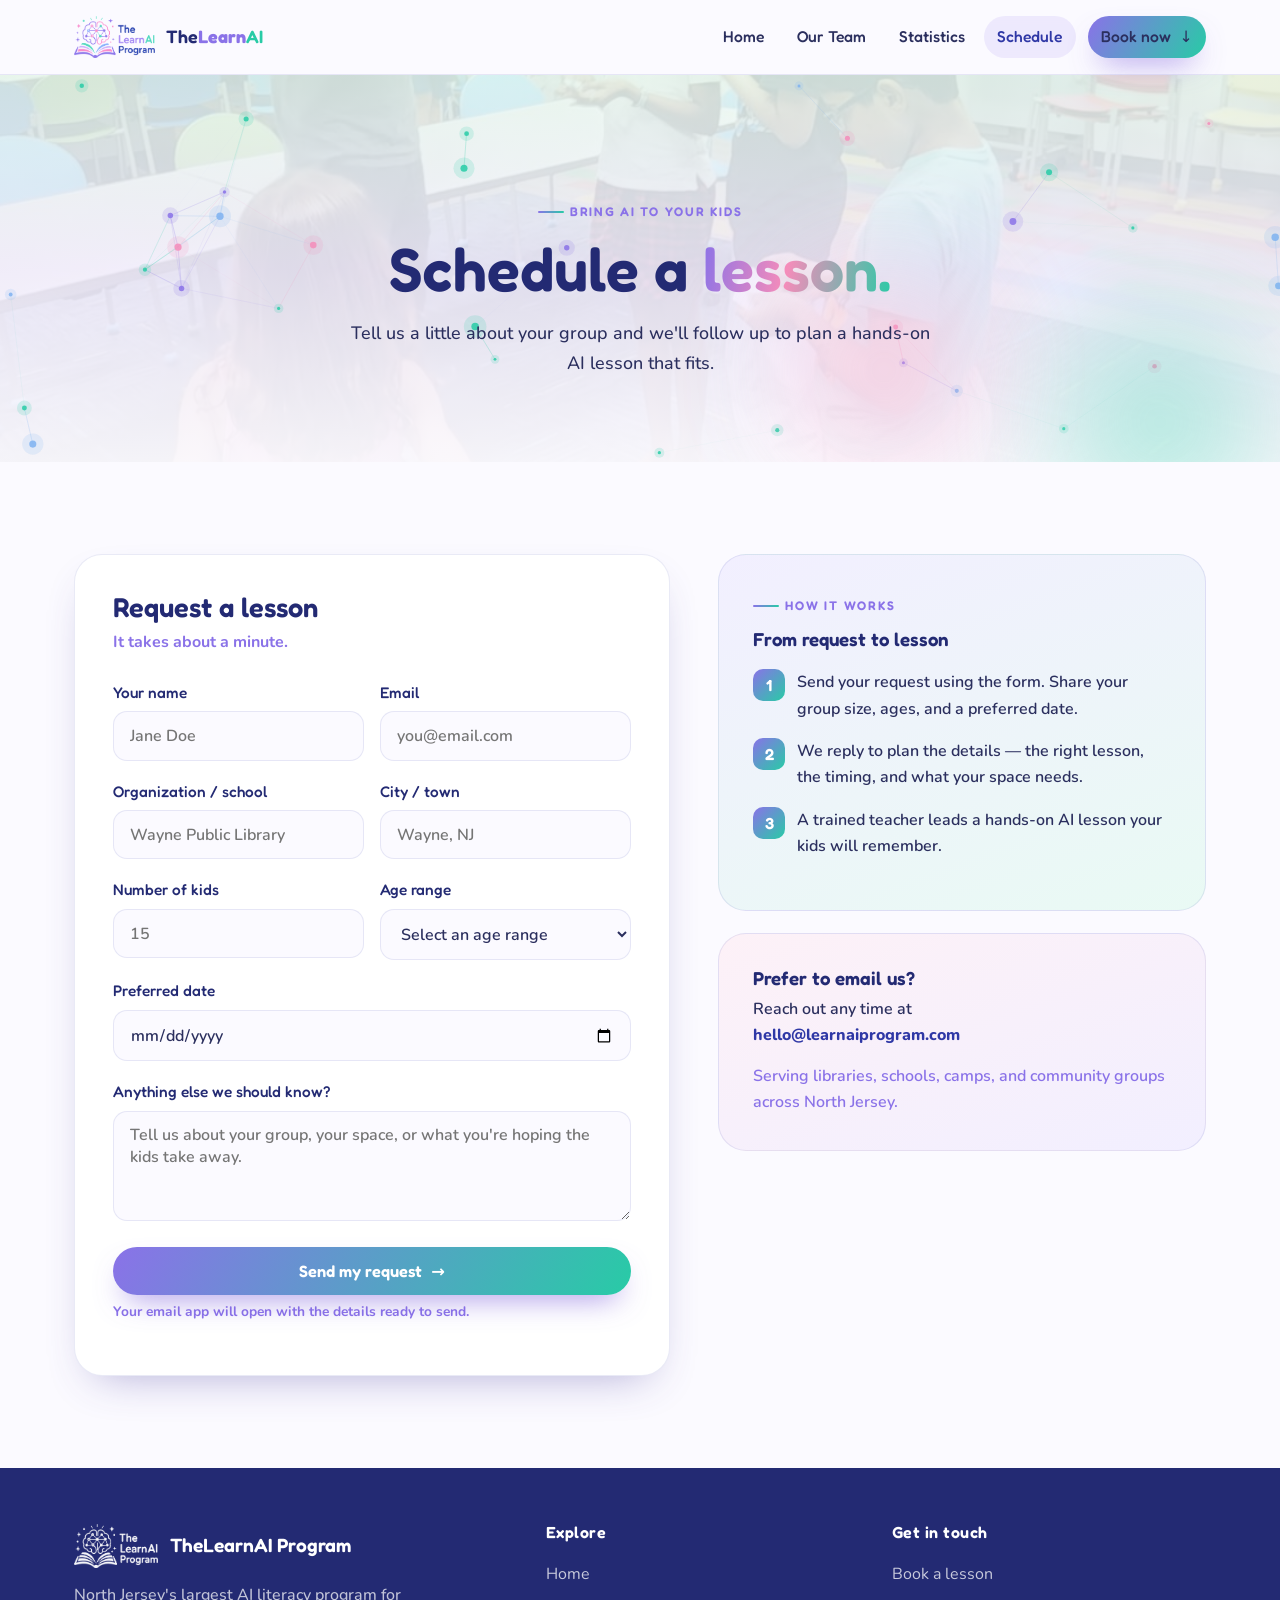
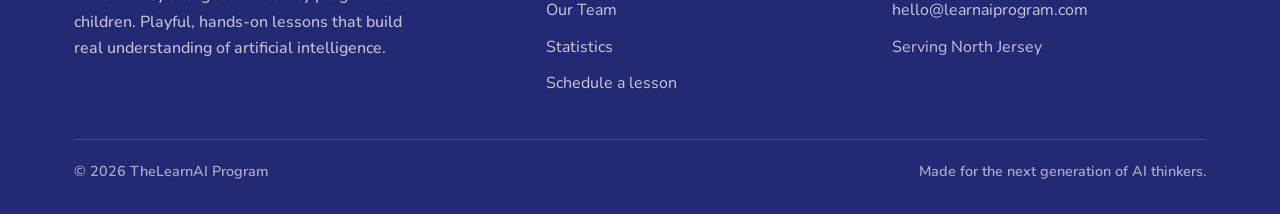
==== schedule.html @ f3fe129d "Add files via upload" ====
<!DOCTYPE html>
<html lang="en">
<head>
<meta charset="UTF-8">
<meta name="viewport" content="width=device-width, initial-scale=1.0">
<title>Schedule a Lesson — TheLearnAI Program</title>
<meta name="description" content="Request an AI literacy lesson for your library, school, camp, or community group in North Jersey.">
<link rel="icon" type="image/png" href="images/favicon.png">
<link rel="preconnect" href="https://fonts.googleapis.com">
<link rel="preconnect" href="https://fonts.gstatic.com" crossorigin>
<link href="https://fonts.googleapis.com/css2?family=Fredoka:wght@400;500;600;700&family=Nunito:wght@500;600;700;800&display=swap" rel="stylesheet">
<link rel="stylesheet" href="styles.css">
</head>
<body>

<!-- NAV -->
<header class="nav">
  <div class="wrap nav__inner">
    <a class="nav__brand" href="index.html">
      <img src="images/logo.png" alt="TheLearnAI Program logo">
      <span>The<b>Learn</b><i>AI</i></span>
    </a>
    <button class="nav__toggle" aria-label="Open menu"><span></span></button>
    <nav class="nav__links">
      <a href="index.html">Home</a>
      <a href="staff.html">Our Team</a>
      <a href="index.html#statistics">Statistics</a>
      <a href="schedule.html" class="active">Schedule</a>
      <span class="nav__cta"><a class="btn btn--sm" href="#book">Book now <span class="arrow">↓</span></a></span>
    </nav>
  </div>
</header>

<!-- TITLEHEAD -->
<section class="head" data-sparkles="9" style="padding:120px 0 84px">
  <div class="head__photo" style="background-image:url('images/teach-group.jpg')"></div>
  <div class="head__wash" style="background:linear-gradient(180deg,rgba(233,250,244,.86),rgba(242,239,255,.9) 50%,rgba(251,250,255,.97))"></div>
  <canvas class="constellation"></canvas>
  <span class="blob b2"></span><span class="blob b3"></span>
  <div class="wrap" style="text-align:center;position:relative">
    <span class="eyebrow" style="justify-content:center">Bring AI to your kids</span>
    <h1 style="font-size:clamp(2.4rem,5vw,3.8rem);margin-top:14px">Schedule a <span class="grad">lesson.</span></h1>
    <p style="max-width:54ch;margin:16px auto 0;font-size:1.12rem;font-weight:500;color:var(--ink)">Tell us a little about your group and we'll follow up to plan a hands-on AI lesson that fits.</p>
  </div>
</section>

<!-- BOOKING -->
<section class="pad" id="book">
  <div class="wrap form-wrap">
    <!-- FORM -->
    <div class="form-card reveal">
      <h2 style="font-size:1.7rem;margin-bottom:6px">Request a lesson</h2>
      <p style="margin:0 0 24px;color:var(--purple);font-weight:700">It takes about a minute.</p>
      <form id="scheduleForm" novalidate>
        <div class="row2">
          <div class="field">
            <label for="name">Your name</label>
            <input id="name" name="name" type="text" placeholder="Jane Doe" required>
          </div>
          <div class="field">
            <label for="email">Email</label>
            <input id="email" name="email" type="email" placeholder="you@email.com" required>
          </div>
        </div>
        <div class="row2">
          <div class="field">
            <label for="org">Organization / school</label>
            <input id="org" name="org" type="text" placeholder="Wayne Public Library">
          </div>
          <div class="field">
            <label for="city">City / town</label>
            <input id="city" name="city" type="text" placeholder="Wayne, NJ">
          </div>
        </div>
        <div class="row2">
          <div class="field">
            <label for="kids">Number of kids</label>
            <input id="kids" name="kids" type="number" min="1" placeholder="15">
          </div>
          <div class="field">
            <label for="ages">Age range</label>
            <select id="ages" name="ages">
              <option value="">Select an age range</option>
              <option>5–7 years</option>
              <option>8–10 years</option>
              <option>11–13 years</option>
              <option>14+ years</option>
              <option>Mixed ages</option>
            </select>
          </div>
        </div>
        <div class="field">
          <label for="date">Preferred date</label>
          <input id="date" name="date" type="date">
        </div>
        <div class="field">
          <label for="msg">Anything else we should know?</label>
          <textarea id="msg" name="msg" placeholder="Tell us about your group, your space, or what you're hoping the kids take away."></textarea>
        </div>
        <button class="btn" type="submit" style="width:100%;justify-content:center">Send my request <span class="arrow">→</span></button>
        <p class="form-note" id="formNote">Your email app will open with the details ready to send.</p>
      </form>
    </div>

    <!-- ASIDE -->
    <div class="reveal d1">
      <div class="aside-card">
        <span class="eyebrow">How it works</span>
        <h3 style="margin-top:12px">From request to lesson</h3>
        <ul class="aside-list">
          <li><span class="n">1</span><span>Send your request using the form. Share your group size, ages, and a preferred date.</span></li>
          <li><span class="n">2</span><span>We reply to plan the details — the right lesson, the timing, and what your space needs.</span></li>
          <li><span class="n">3</span><span>A trained teacher leads a hands-on AI lesson your kids will remember.</span></li>
        </ul>
      </div>
      <div class="aside-card" style="margin-top:22px;background:linear-gradient(160deg,var(--bg-pink),var(--bg-lav))">
        <h3>Prefer to email us?</h3>
        <p style="margin:8px 0 0;font-weight:600">Reach out any time at<br><a href="mailto:hello@learnaiprogram.com" style="color:var(--indigo);font-weight:800">hello@learnaiprogram.com</a></p>
        <p style="margin:14px 0 0;font-weight:600;color:var(--purple)">Serving libraries, schools, camps, and community groups across North Jersey.</p>
      </div>
    </div>
  </div>
</section>

<!-- FOOTER -->
<footer class="footer">
  <div class="wrap">
    <div class="footer__grid">
      <div>
        <div class="footer__brand"><img src="images/logo.png" alt=""> TheLearnAI Program</div>
        <p>North Jersey's largest AI literacy program for children. Playful, hands-on lessons that build real understanding of artificial intelligence.</p>
      </div>
      <div>
        <h4>Explore</h4>
        <a href="index.html">Home</a>
        <a href="staff.html">Our Team</a>
        <a href="index.html#statistics">Statistics</a>
        <a href="schedule.html">Schedule a lesson</a>
      </div>
      <div>
        <h4>Get in touch</h4>
        <a href="schedule.html">Book a lesson</a>
        <a href="mailto:hello@learnaiprogram.com">hello@learnaiprogram.com</a>
        <span style="color:rgba(255,255,255,.72);display:block;padding:5px 0">Serving North Jersey</span>
      </div>
    </div>
    <div class="footer__bottom">
      <span>© <span id="yr"></span> TheLearnAI Program</span>
      <span>Made for the next generation of AI thinkers.</span>
    </div>
  </div>
</footer>

<script src="main.js"></script>
<script>
document.getElementById('yr').textContent=new Date().getFullYear();
// Build a mailto with all the details — works with no backend on GitHub Pages.
const form=document.getElementById('scheduleForm');
form.addEventListener('submit',function(e){
  e.preventDefault();
  const g=id=>document.getElementById(id).value.trim();
  if(!g('name')||!g('email')){document.getElementById('formNote').textContent='Please add your name and email first.';return;}
  const lines=[
    'New lesson request from learnaiprogram.com','',
    'Name: '+g('name'),
    'Email: '+g('email'),
    'Organization / school: '+(g('org')||'—'),
    'City / town: '+(g('city')||'—'),
    'Number of kids: '+(g('kids')||'—'),
    'Age range: '+(g('ages')||'—'),
    'Preferred date: '+(g('date')||'—'),'',
    'Notes:',(g('msg')||'—')
  ];
  const subject=encodeURIComponent('Lesson request — '+g('name'));
  const body=encodeURIComponent(lines.join('\n'));
  window.location.href='mailto:hello@learnaiprogram.com?subject='+subject+'&body='+body;
  document.getElementById('formNote').textContent='Opening your email app… if nothing happens, email hello@learnaiprogram.com directly.';
});
</script>
</body>
</html>
---- styles.css ----
/* ============================================================
   TheLearnAI Program — shared styles
   Palette sampled directly from the program logo
   ============================================================ */

:root{
  /* Core palette (from logo) */
  --indigo:#2f38a6;        /* "The" / "Program" royal blue */
  --indigo-deep:#232a73;
  --ink:#2b2f5e;           /* body text, soft deep indigo */
  --purple:#8a72e8;        /* "Learn" */
  --purple-2:#a794f2;
  --teal:#28cba6;          /* "AI" */
  --teal-2:#5fdcbf;
  --pink:#f58cba;
  --pink-2:#f9a9cd;
  --blue:#7fb2f0;

  /* Surfaces */
  --bg:#fbfaff;
  --bg-lav:#f2efff;
  --bg-mint:#e9faf4;
  --bg-pink:#fdf1f7;
  --card:#ffffff;
  --line:rgba(47,56,166,.10);

  /* Type */
  --display:"Fredoka", system-ui, sans-serif;
  --body:"Nunito", system-ui, sans-serif;

  /* Motion + shape */
  --r-lg:28px;
  --r-md:20px;
  --r-sm:14px;
  --shadow-soft:0 18px 45px -22px rgba(64,54,150,.45);
  --shadow-lift:0 30px 60px -26px rgba(64,54,150,.55);
  --maxw:1180px;
  --ease:cubic-bezier(.22,.61,.36,1);
}

*{box-sizing:border-box}
html{scroll-behavior:smooth}
body{
  margin:0;
  font-family:var(--body);
  color:var(--ink);
  background:var(--bg);
  line-height:1.65;
  -webkit-font-smoothing:antialiased;
  overflow-x:hidden;
}
img{max-width:100%;display:block}
a{color:inherit;text-decoration:none}
h1,h2,h3,h4{font-family:var(--display);font-weight:600;line-height:1.1;color:var(--indigo-deep);margin:0}

.wrap{width:100%;max-width:var(--maxw);margin:0 auto;padding:0 24px}
.eyebrow{
  font-family:var(--display);font-weight:600;letter-spacing:.14em;
  text-transform:uppercase;font-size:.78rem;color:var(--purple);
  display:inline-flex;align-items:center;gap:.5em;
}
.eyebrow::before{content:"";width:26px;height:2px;border-radius:2px;
  background:linear-gradient(90deg,var(--purple),var(--teal))}

/* gradient text helper */
.grad{
  background:linear-gradient(100deg,var(--purple) 0%,var(--pink) 45%,var(--teal) 100%);
  -webkit-background-clip:text;background-clip:text;color:transparent;
}

/* ---------- Buttons ---------- */
.btn{
  --bg1:var(--purple);--bg2:var(--teal);
  display:inline-flex;align-items:center;gap:.55em;
  font-family:var(--display);font-weight:600;font-size:1.02rem;
  padding:.85em 1.5em;border-radius:999px;border:0;cursor:pointer;
  color:#fff;background:linear-gradient(120deg,var(--bg1),var(--bg2));
  box-shadow:0 14px 30px -12px rgba(120,90,220,.7);
  transition:transform .3s var(--ease),box-shadow .3s var(--ease),filter .3s var(--ease);
  position:relative;white-space:nowrap;
}
.btn:hover{transform:translateY(-3px) scale(1.02);box-shadow:0 22px 40px -14px rgba(120,90,220,.75);filter:saturate(1.08)}
.btn:active{transform:translateY(-1px) scale(.99)}
.btn .arrow{transition:transform .3s var(--ease)}
.btn:hover .arrow{transform:translateX(4px)}
.btn--ghost{
  background:#fff;color:var(--indigo);
  box-shadow:inset 0 0 0 2px rgba(47,56,166,.16),0 12px 26px -16px rgba(64,54,150,.5);
}
.btn--ghost:hover{box-shadow:inset 0 0 0 2px rgba(47,56,166,.32),0 18px 32px -16px rgba(64,54,150,.55)}
.btn--pink{--bg1:var(--pink);--bg2:var(--purple-2)}
.btn--sm{font-size:.92rem;padding:.6em 1.1em}

/* ---------- Nav ---------- */
.nav{
  position:sticky;top:0;z-index:60;
  backdrop-filter:blur(14px);
  background:rgba(251,250,255,.72);
  border-bottom:1px solid var(--line);
  transition:box-shadow .3s var(--ease),background .3s var(--ease);
}
.nav.scrolled{box-shadow:0 10px 30px -20px rgba(64,54,150,.5);background:rgba(251,250,255,.9)}
.nav__inner{display:flex;align-items:center;gap:18px;height:74px}
.nav__brand{display:flex;align-items:center;gap:11px;font-family:var(--display);font-weight:600;color:var(--indigo-deep);font-size:1.12rem}
.nav__brand img{height:42px;width:auto}
.nav__brand b{color:var(--purple)}
.nav__brand i{color:var(--teal);font-style:normal}
.nav__links{display:flex;align-items:center;gap:6px;margin-left:auto}
.nav__links a{
  font-family:var(--display);font-weight:500;font-size:.98rem;color:var(--ink);
  padding:.5em .85em;border-radius:999px;transition:color .25s,background .25s;
}
.nav__links a:hover,.nav__links a.active{color:var(--indigo);background:rgba(138,114,232,.12)}
.nav__cta{margin-left:6px}
.nav__toggle{display:none;margin-left:auto;background:#fff;border:1px solid var(--line);
  width:46px;height:46px;border-radius:14px;cursor:pointer;align-items:center;justify-content:center}
.nav__toggle span{display:block;width:20px;height:2px;background:var(--indigo);position:relative}
.nav__toggle span::before,.nav__toggle span::after{content:"";position:absolute;left:0;width:20px;height:2px;background:var(--indigo)}
.nav__toggle span::before{top:-6px}.nav__toggle span::after{top:6px}

/* ---------- Titlehead (hero header w/ faded photo + constellation) ---------- */
.head{position:relative;isolation:isolate;overflow:hidden}
.head__photo{position:absolute;inset:0;z-index:-3;background-size:cover;background-position:center;
  transform:scale(1.06);filter:saturate(1.02)}
.head__wash{position:absolute;inset:0;z-index:-2}
.head canvas.constellation{position:absolute;inset:0;z-index:-1;width:100%;height:100%}

/* soft drifting gradient blobs */
.blob{position:absolute;border-radius:50%;filter:blur(48px);opacity:.55;z-index:-1;pointer-events:none;
  animation:drift 22s ease-in-out infinite}
.blob.b1{width:360px;height:360px;background:radial-gradient(circle,var(--purple-2),transparent 68%);top:-90px;left:-60px}
.blob.b2{width:320px;height:320px;background:radial-gradient(circle,var(--teal-2),transparent 68%);bottom:-120px;right:-40px;animation-delay:-7s}
.blob.b3{width:280px;height:280px;background:radial-gradient(circle,var(--pink-2),transparent 68%);top:40%;right:20%;animation-delay:-13s}
@keyframes drift{0%,100%{transform:translate(0,0) scale(1)}33%{transform:translate(30px,-24px) scale(1.08)}66%{transform:translate(-24px,20px) scale(.95)}}

/* sparkles (echo the logo) */
.spark{position:absolute;z-index:0;color:var(--purple);opacity:.0;animation:twinkle 3.4s ease-in-out infinite;pointer-events:none}
@keyframes twinkle{0%,100%{opacity:0;transform:scale(.4) rotate(0deg)}50%{opacity:.9;transform:scale(1) rotate(12deg)}}

/* ---------- Home hero ---------- */
.hero{min-height:clamp(560px,88vh,820px);display:flex;align-items:center;padding:96px 0 84px}
.hero__grid{display:grid;grid-template-columns:1.05fr .95fr;gap:48px;align-items:center;width:100%}
.hero__logo{height:64px;width:auto;margin-bottom:20px;filter:drop-shadow(0 12px 24px rgba(120,90,220,.28))}
.hero h1{font-size:clamp(2.5rem,5.4vw,4.3rem);letter-spacing:-.01em}
.hero p.lead{font-size:clamp(1.06rem,1.7vw,1.28rem);max-width:34ch;margin:18px 0 30px;color:var(--ink);font-weight:500}
.hero__cta{display:flex;gap:14px;flex-wrap:wrap}
.hero__badges{display:flex;gap:22px;margin-top:34px;flex-wrap:wrap}
.hero__badges .b{display:flex;flex-direction:column;line-height:1.05}
.hero__badges .b b{font-family:var(--display);font-size:1.7rem;color:var(--indigo)}
.hero__badges .b span{font-size:.82rem;color:var(--purple);font-weight:700}

/* floating brain card on the right of hero */
.hero__art{position:relative;display:flex;justify-content:center}
.hero__card{
  position:relative;background:#fff;border-radius:var(--r-lg);padding:24px;
  box-shadow:var(--shadow-lift);border:1px solid var(--line);animation:float 6s ease-in-out infinite;
  max-width:440px;width:100%;
}
.hero__card img{border-radius:20px;width:100%;height:auto}
.hero__card .cap{display:flex;align-items:center;gap:10px;margin-top:14px}
.hero__card .dot{width:10px;height:10px;border-radius:50%;background:var(--teal);box-shadow:0 0 0 4px rgba(40,203,166,.18)}
.hero__card .cap span{font-family:var(--display);font-weight:500;color:var(--indigo-deep);font-size:.95rem}
.hero__pill{position:absolute;background:#fff;border-radius:16px;padding:10px 14px;box-shadow:var(--shadow-soft);
  font-family:var(--display);font-weight:600;font-size:.9rem;display:flex;align-items:center;gap:8px;border:1px solid var(--line)}
.hero__pill.p1{top:-18px;left:-22px;color:var(--purple);animation:float 5s ease-in-out infinite}
.hero__pill.p2{bottom:26px;right:-26px;color:var(--teal);animation:float 5.6s ease-in-out infinite .6s}
.hero__pill .e{font-size:1.1rem}
@keyframes float{0%,100%{transform:translateY(0)}50%{transform:translateY(-12px)}}

/* ---------- Sections ---------- */
section{position:relative}
.pad{padding:92px 0}
.pad-sm{padding:64px 0}
.section-head{max-width:720px;margin-bottom:46px}
.section-head h2{font-size:clamp(1.9rem,3.6vw,2.9rem);margin-top:14px}
.section-head p{font-size:1.08rem;color:var(--ink);margin-top:14px;font-weight:500}
.center{text-align:center;margin-left:auto;margin-right:auto}

/* intro two-column */
.split{display:grid;grid-template-columns:1fr 1fr;gap:56px;align-items:center}
.split .copy p{margin:0 0 16px;font-size:1.06rem}
.photo-stack{position:relative;min-height:420px}
.photo-stack img{position:absolute;border-radius:var(--r-md);box-shadow:var(--shadow-soft);border:5px solid #fff;object-fit:cover}
.photo-stack .p-a{width:74%;top:0;left:0;aspect-ratio:4/3;z-index:2}
.photo-stack .p-b{width:56%;bottom:-10px;right:0;aspect-ratio:3/4;z-index:3}
.photo-stack .ring{position:absolute;width:120px;height:120px;border-radius:50%;
  background:conic-gradient(from 0deg,var(--purple),var(--teal),var(--pink),var(--purple));
  filter:blur(2px);opacity:.5;bottom:30px;left:34%;z-index:1;animation:spin 14s linear infinite}
@keyframes spin{to{transform:rotate(360deg)}}

/* value cards */
.cards{display:grid;grid-template-columns:repeat(3,1fr);gap:24px}
.card{
  background:var(--card);border-radius:var(--r-md);padding:30px 26px;border:1px solid var(--line);
  box-shadow:var(--shadow-soft);transition:transform .35s var(--ease),box-shadow .35s var(--ease);
  position:relative;overflow:hidden;
}
.card::after{content:"";position:absolute;inset:0;border-radius:inherit;padding:1px;
  background:linear-gradient(135deg,transparent,rgba(138,114,232,.35));-webkit-mask:linear-gradient(#000 0 0) content-box,linear-gradient(#000 0 0);
  -webkit-mask-composite:xor;mask-composite:exclude;opacity:0;transition:opacity .35s}
.card:hover{transform:translateY(-8px);box-shadow:var(--shadow-lift)}
.card:hover::after{opacity:1}
.card .ico{width:56px;height:56px;border-radius:16px;display:grid;place-items:center;font-size:1.6rem;margin-bottom:16px;
  background:linear-gradient(135deg,var(--bg-lav),var(--bg-mint))}
.card h3{font-size:1.28rem;margin-bottom:8px}
.card p{margin:0;font-size:1rem}

/* ---------- Statistics ---------- */
.stats{background:linear-gradient(160deg,var(--bg-lav),var(--bg-mint) 55%,var(--bg-pink));position:relative;overflow:hidden}
.stats .banner{
  text-align:center;max-width:900px;margin:0 auto 52px;
}
.stats .banner h2{font-size:clamp(2rem,4.4vw,3.3rem)}
.stat-grid{display:grid;grid-template-columns:repeat(4,1fr);gap:22px}
.stat{
  background:rgba(255,255,255,.72);backdrop-filter:blur(6px);border:1px solid #fff;
  border-radius:var(--r-md);padding:30px 22px;text-align:center;box-shadow:var(--shadow-soft);
  transition:transform .35s var(--ease);
}
.stat:hover{transform:translateY(-6px)}
.stat .num{font-family:var(--display);font-weight:700;font-size:clamp(2.4rem,5vw,3.4rem);line-height:1;
  background:linear-gradient(120deg,var(--purple),var(--teal));-webkit-background-clip:text;background-clip:text;color:transparent}
.stat .lab{font-weight:700;color:var(--indigo-deep);margin-top:8px;font-size:1rem}
.stat .sub{font-size:.86rem;color:var(--purple);font-weight:700;margin-top:2px}
.chips{display:flex;flex-wrap:wrap;gap:10px;justify-content:center;margin-top:40px}
.chip{background:#fff;border:1px solid var(--line);border-radius:999px;padding:.5em 1.05em;font-family:var(--display);
  font-weight:500;color:var(--indigo);font-size:.95rem;display:inline-flex;align-items:center;gap:.5em;
  box-shadow:0 8px 20px -14px rgba(64,54,150,.5);transition:transform .25s,color .25s}
.chip:hover{transform:translateY(-3px)}
.chip .pin{color:var(--pink)}
.counties{display:flex;gap:14px;justify-content:center;flex-wrap:wrap;margin-top:18px}
.county{font-family:var(--display);font-weight:600;color:var(--teal);letter-spacing:.06em;text-transform:uppercase;font-size:.9rem}

/* ---------- Map ---------- */
#map{height:460px;width:100%;border-radius:var(--r-lg);box-shadow:var(--shadow-soft);border:6px solid #fff;z-index:1}
.map-legend{display:flex;align-items:center;gap:10px;margin-top:16px;color:var(--purple);font-weight:700;font-size:.92rem;justify-content:center}
.leaflet-popup-content-wrapper{border-radius:14px}
.leaflet-popup-content{font-family:var(--body);font-weight:600;color:var(--indigo-deep)}
.pin-marker{filter:drop-shadow(0 4px 6px rgba(64,54,150,.4))}

/* ---------- CTA band ---------- */
.cta-band{background:linear-gradient(120deg,var(--purple),var(--teal));border-radius:var(--r-lg);
  padding:56px 48px;text-align:center;color:#fff;box-shadow:var(--shadow-lift);position:relative;overflow:hidden}
.cta-band h2{color:#fff;font-size:clamp(1.8rem,3.6vw,2.7rem)}
.cta-band p{color:rgba(255,255,255,.92);max-width:52ch;margin:14px auto 26px;font-weight:500;font-size:1.08rem}
.cta-band .btn{background:#fff;color:var(--indigo)}
.cta-band .btn:hover{filter:none}
.cta-band .sp{position:absolute;opacity:.35}

/* ---------- Staff grid ---------- */
.team-grid{display:flex;flex-wrap:wrap;justify-content:center;gap:40px 30px}
.member{text-align:center;position:relative;flex:0 1 300px;max-width:300px}
.member__frame{
  width:210px;height:210px;margin:0 auto 18px;position:relative;border-radius:50%;
  transition:transform .4s var(--ease);
}
.member__frame::before{content:"";position:absolute;inset:-9px;border-radius:50%;
  background:conic-gradient(from var(--a,0deg),var(--purple),var(--teal),var(--pink),var(--blue),var(--purple));
  animation:spin 10s linear infinite;z-index:0}
.member__frame img{position:relative;z-index:1;width:100%;height:100%;object-fit:cover;border-radius:50%;
  border:6px solid #fff;box-shadow:var(--shadow-soft)}
.member:hover .member__frame{transform:translateY(-8px) scale(1.03)}
.member__frame .badge{position:absolute;z-index:2;bottom:8px;right:8px;background:#fff;border-radius:50%;
  width:46px;height:46px;display:grid;place-items:center;font-size:1.2rem;box-shadow:var(--shadow-soft);
  transform:scale(0);transition:transform .3s var(--ease) .05s}
.member:hover .badge{transform:scale(1)}
.member h3{font-size:1.28rem}
.member .role{font-family:var(--display);font-weight:500;color:var(--purple);margin-top:2px}
.member.lead .role{color:var(--teal)}
.member .role.founder{background:linear-gradient(100deg,var(--purple),var(--teal));-webkit-background-clip:text;background-clip:text;color:transparent;font-weight:600}

/* ---------- Schedule form ---------- */
.form-wrap{display:grid;grid-template-columns:1.1fr .9fr;gap:48px;align-items:start}
.form-card{background:#fff;border-radius:var(--r-lg);padding:38px;box-shadow:var(--shadow-soft);border:1px solid var(--line)}
.field{margin-bottom:18px}
.field label{display:block;font-family:var(--display);font-weight:500;color:var(--indigo-deep);margin-bottom:6px;font-size:.96rem}
.field input,.field select,.field textarea{
  width:100%;font-family:var(--body);font-size:1rem;color:var(--ink);
  padding:.8em 1em;border-radius:14px;border:1.6px solid var(--line);background:var(--bg);
  transition:border-color .25s,box-shadow .25s;font-weight:600;
}
.field input:focus,.field select:focus,.field textarea:focus{
  outline:none;border-color:var(--purple);box-shadow:0 0 0 4px rgba(138,114,232,.16);background:#fff;
}
.field textarea{resize:vertical;min-height:110px}
.row2{display:grid;grid-template-columns:1fr 1fr;gap:16px}
.form-note{font-size:.86rem;color:var(--purple);margin-top:6px;font-weight:700}
.aside-card{background:linear-gradient(160deg,var(--bg-lav),var(--bg-mint));border-radius:var(--r-lg);padding:34px;border:1px solid var(--line)}
.aside-card h3{margin-bottom:6px}
.aside-list{list-style:none;padding:0;margin:20px 0 0}
.aside-list li{display:flex;gap:12px;align-items:flex-start;margin-bottom:16px;font-weight:600}
.aside-list .n{flex:0 0 32px;height:32px;border-radius:10px;display:grid;place-items:center;font-family:var(--display);
  font-weight:600;color:#fff;background:linear-gradient(135deg,var(--purple),var(--teal))}

/* ---------- Footer ---------- */
.footer{background:var(--indigo-deep);color:#fff;padding:56px 0 30px;margin-top:0}
.footer__grid{display:grid;grid-template-columns:1.4fr 1fr 1fr;gap:32px;align-items:start}
.footer__brand{display:flex;align-items:center;gap:12px;font-family:var(--display);font-weight:600;font-size:1.2rem}
.footer__brand img{height:44px;filter:brightness(0) invert(1) opacity(.95)}
.footer p{color:rgba(255,255,255,.72);margin:14px 0 0;max-width:34ch;font-weight:500}
.footer h4{color:#fff;font-size:1rem;margin-bottom:14px;letter-spacing:.03em}
.footer a{color:rgba(255,255,255,.75);display:block;padding:5px 0;transition:color .2s,padding-left .2s}
.footer a:hover{color:#fff;padding-left:5px}
.footer__bottom{border-top:1px solid rgba(255,255,255,.14);margin-top:38px;padding-top:20px;
  display:flex;justify-content:space-between;gap:14px;flex-wrap:wrap;color:rgba(255,255,255,.6);font-size:.9rem;font-weight:600}

/* ---------- Reveal on scroll ---------- */
.reveal{opacity:0;transform:translateY(26px);transition:opacity .7s var(--ease),transform .7s var(--ease)}
.reveal.in{opacity:1;transform:none}
.reveal.d1{transition-delay:.08s}.reveal.d2{transition-delay:.16s}.reveal.d3{transition-delay:.24s}

/* ---------- Responsive ---------- */
@media(max-width:960px){
  .hero__grid,.split,.form-wrap{grid-template-columns:1fr;gap:40px}
  .hero__art{order:-1}
  .cards,.stat-grid{grid-template-columns:repeat(2,1fr)}
  .footer__grid{grid-template-columns:1fr 1fr}
  .photo-stack{min-height:340px}
}
@media(max-width:640px){
  .nav__links{position:fixed;inset:74px 0 auto 0;flex-direction:column;background:rgba(251,250,255,.98);
    padding:14px 24px 24px;gap:4px;transform:translateY(-140%);transition:transform .4s var(--ease);
    box-shadow:0 20px 40px -20px rgba(64,54,150,.5);border-bottom:1px solid var(--line);margin-left:0}
  .nav__links.open{transform:none}
  .nav__links a{width:100%}
  .nav__cta{width:100%;margin:8px 0 0}.nav__cta .btn{width:100%;justify-content:center}
  .nav__toggle{display:flex}
  .cards,.stat-grid{grid-template-columns:1fr}
  .footer__grid{grid-template-columns:1fr}
  .pad{padding:64px 0}.hero{padding:70px 0 60px}
  .row2{grid-template-columns:1fr}
  .cta-band{padding:40px 26px}
  .form-card,.aside-card{padding:26px}
  .member__frame{width:180px;height:180px}
}

/* ---------- Reduced motion ---------- */
@media(prefers-reduced-motion:reduce){
  *{animation:none!important;transition:none!important;scroll-behavior:auto!important}
  .reveal{opacity:1;transform:none}
}
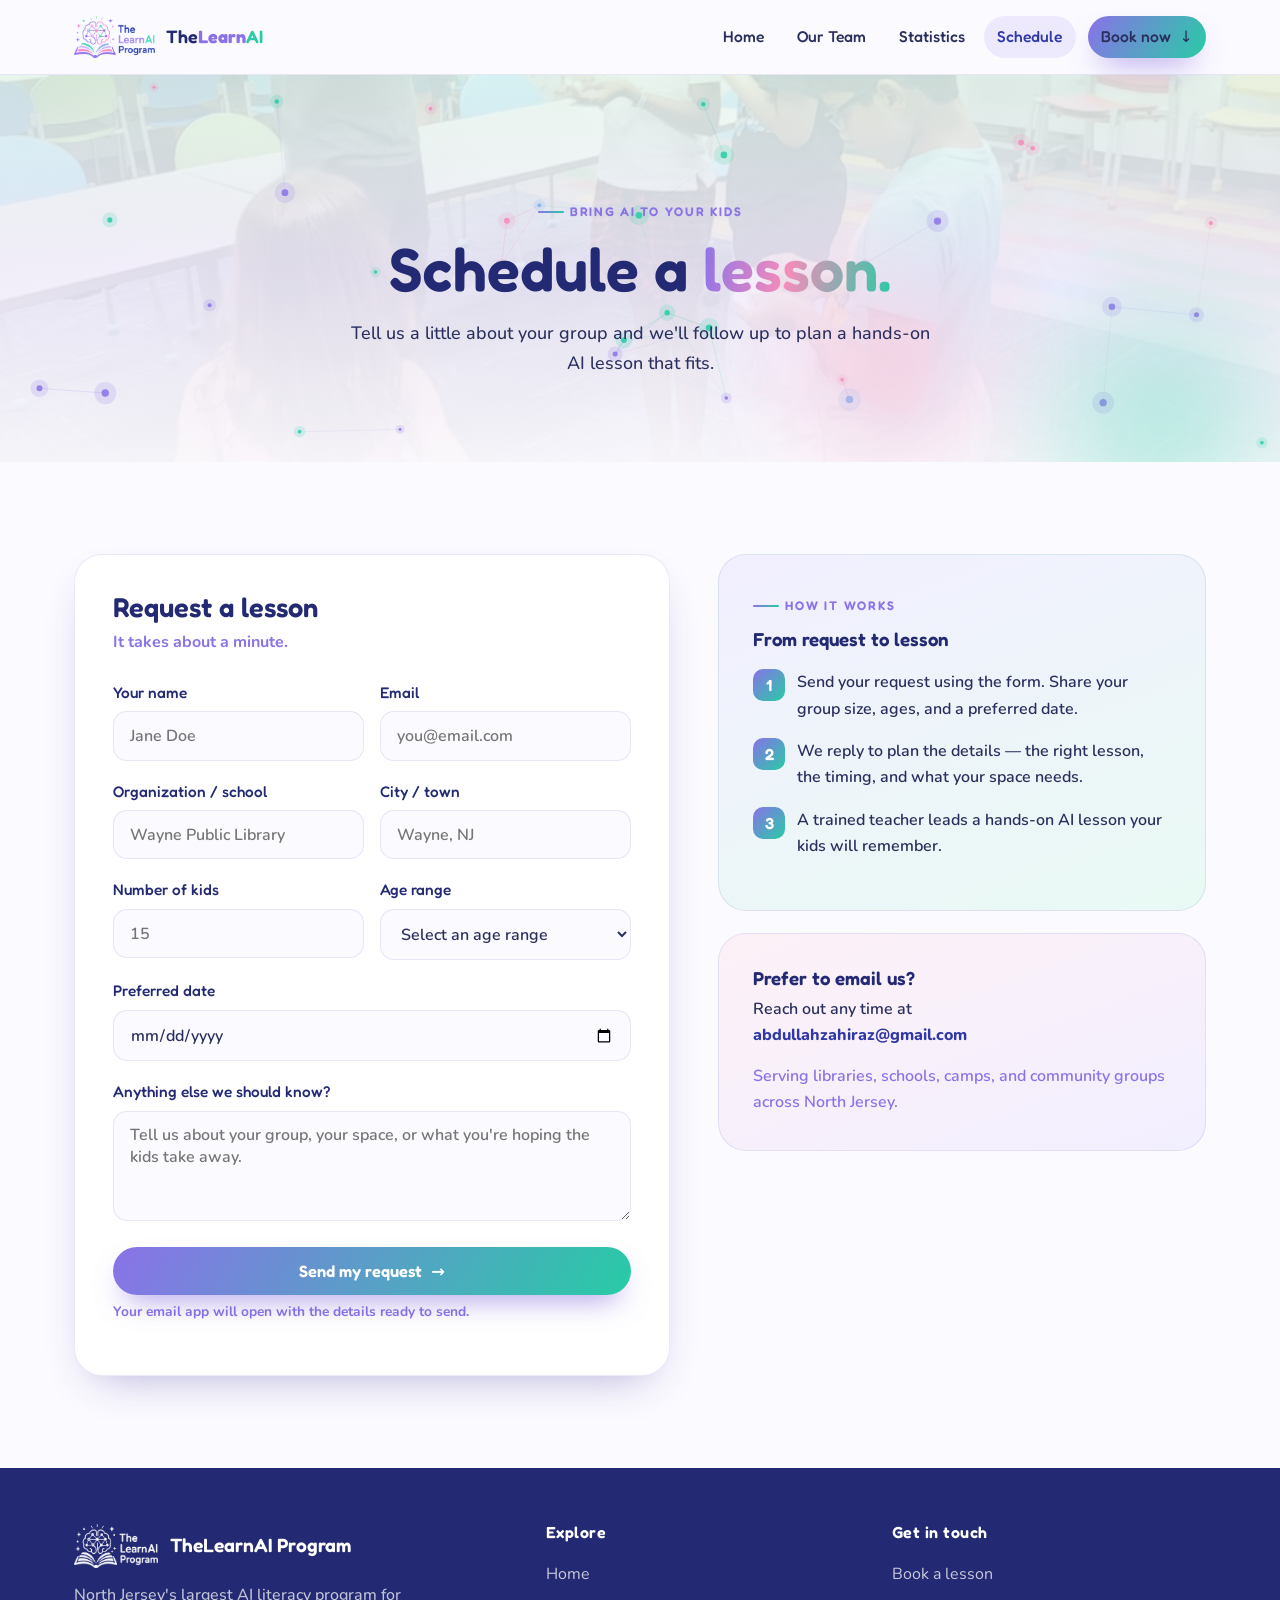
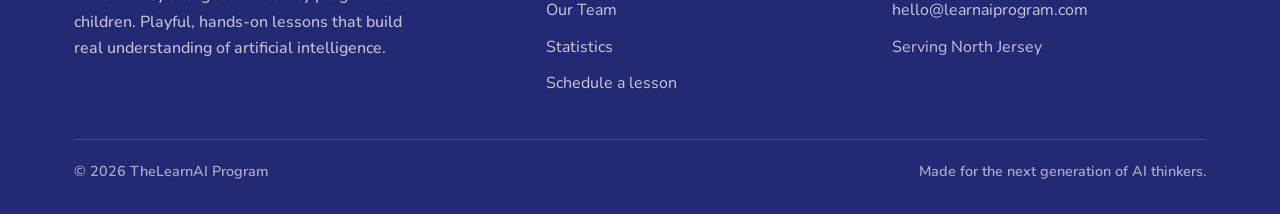
==== commit 49729284: "Update contact email in schedule.html" ====
--- a/schedule.html
+++ b/schedule.html
@@ -115,7 +115,7 @@
       </div>
       <div class="aside-card" style="margin-top:22px;background:linear-gradient(160deg,var(--bg-pink),var(--bg-lav))">
         <h3>Prefer to email us?</h3>
-        <p style="margin:8px 0 0;font-weight:600">Reach out any time at<br><a href="mailto:hello@learnaiprogram.com" style="color:var(--indigo);font-weight:800">hello@learnaiprogram.com</a></p>
+        <p style="margin:8px 0 0;font-weight:600">Reach out any time at<br><a href="mailto:abdullahzahiraz@gmail.com" style="color:var(--indigo);font-weight:800">abdullahzahiraz@gmail.com</a></p>
         <p style="margin:14px 0 0;font-weight:600;color:var(--purple)">Serving libraries, schools, camps, and community groups across North Jersey.</p>
       </div>
     </div>
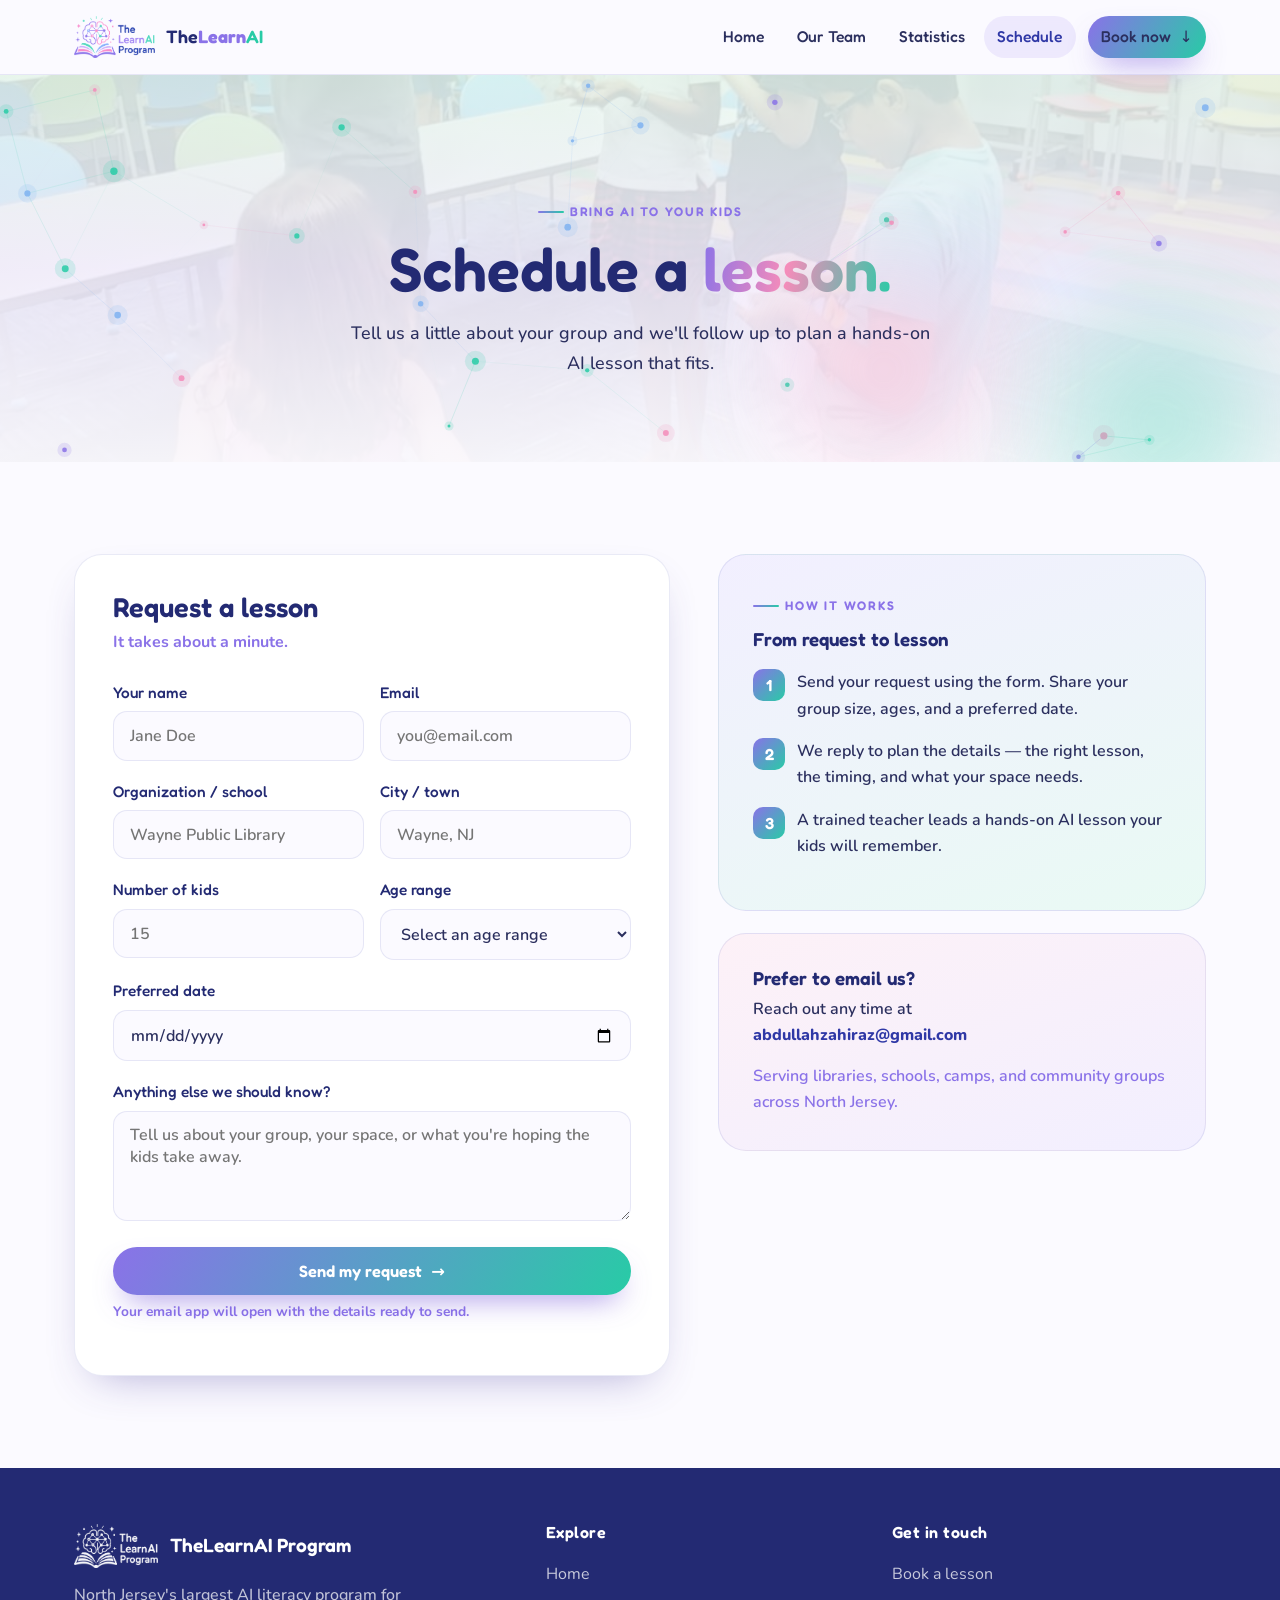
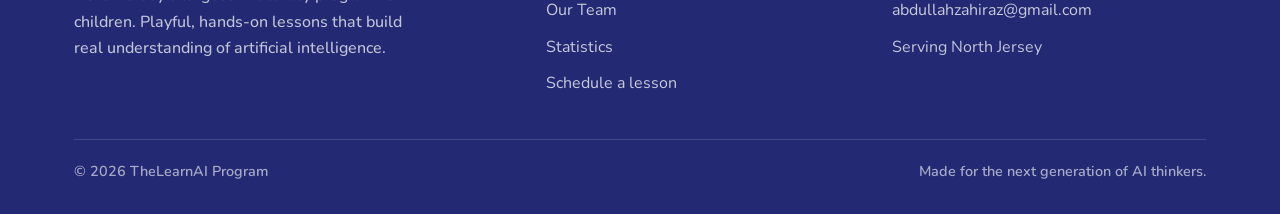
==== commit 6da776e8: "Update email contact to new address" ====
--- a/schedule.html
+++ b/schedule.html
@@ -140,7 +140,7 @@
       <div>
         <h4>Get in touch</h4>
         <a href="schedule.html">Book a lesson</a>
-        <a href="mailto:hello@learnaiprogram.com">hello@learnaiprogram.com</a>
+        <a href="mailto:abdullahzahiraz@gmail.com">abdullahzahiraz@gmail.com</a>
         <span style="color:rgba(255,255,255,.72);display:block;padding:5px 0">Serving North Jersey</span>
       </div>
     </div>
@@ -173,8 +173,8 @@
   ];
   const subject=encodeURIComponent('Lesson request — '+g('name'));
   const body=encodeURIComponent(lines.join('\n'));
-  window.location.href='mailto:hello@learnaiprogram.com?subject='+subject+'&body='+body;
-  document.getElementById('formNote').textContent='Opening your email app… if nothing happens, email hello@learnaiprogram.com directly.';
+  window.location.href='mailto:abdullahzahiraz@gmail.com?subject='+subject+'&body='+body;
+  document.getElementById('formNote').textContent='Opening your email app… if nothing happens, email abdullahzahiraz@gmail.com directly.';
 });
 </script>
 </body>
